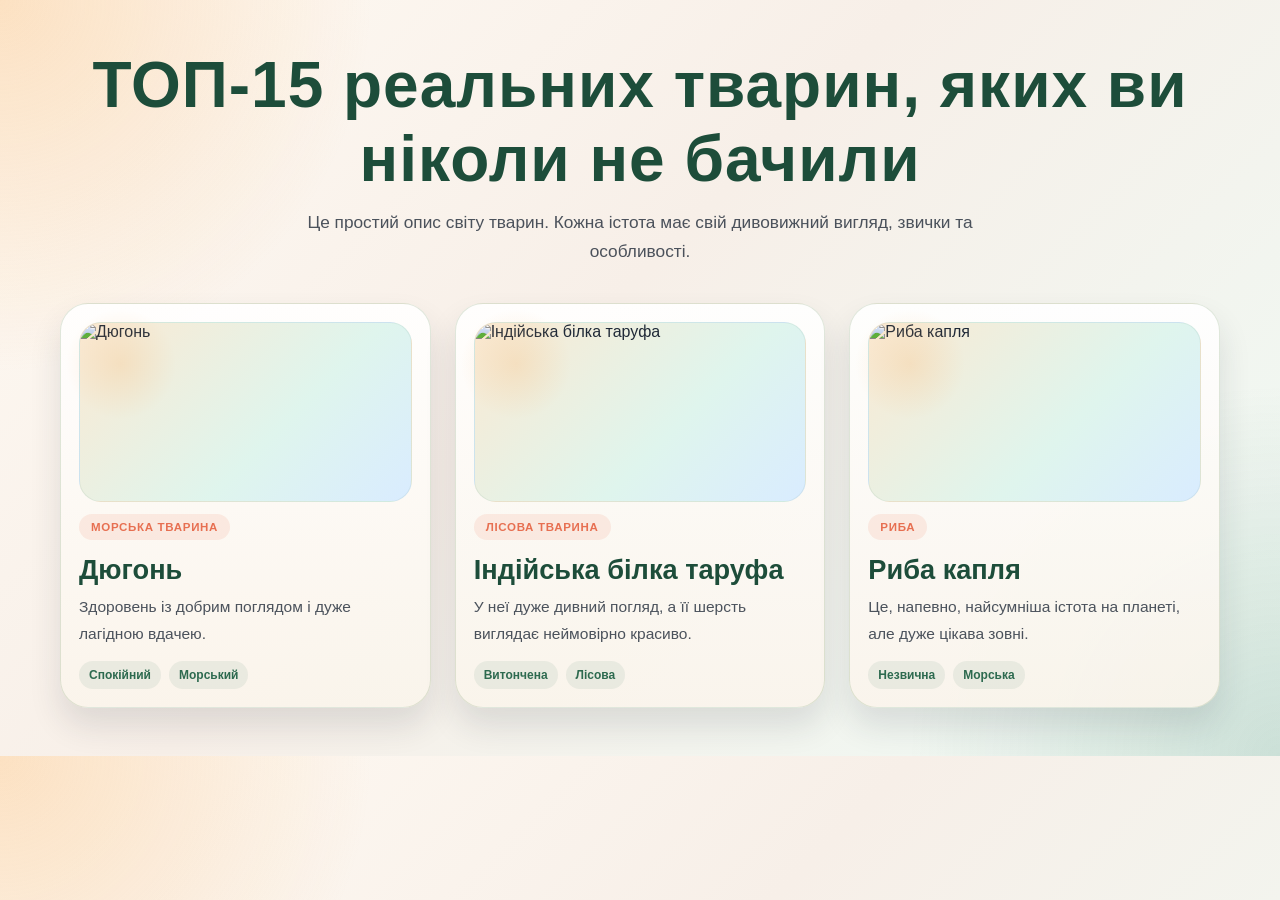
==== animals.html @ 172b1e2a "додав сайт тварин" ====
<!DOCTYPE html>
<html lang="en">

<head>
    <meta charset="UTF-8">
    <meta name="viewport" content="width=device-width, initial-scale=1.0">
    <title>Document</title>
    <link rel="stylesheet" href="slaeel.css">
</head>

<body>
    <div class="animal-shell">
        <header class="animal-header">
            <h1>ТОП-15 реальних тварин, яких ви ніколи не бачили</h1>
            <p>Це простий опис світу тварин. Кожна істота має свій дивовижний вигляд, звички та особливості.</p>
        </header>

        <section class="animal-grid">
            <article class="animal-card">
                <div class="animal-visual">
                    <img src="https://radiotrek.rv.ua/uploads/media/d7/7b/d77b700336e8efff1e754e953e3e7b16_w640.webp"
                        alt="Дюгонь" class="animal-image">
                </div>
                <div class="animal-content">
                    <span class="animal-badge">Морська тварина</span>
                    <h2 class="animal-name">Дюгонь</h2>
                    <p class="animal-text">Здоровень із добрим поглядом і дуже лагідною вдачею.</p>
                    <div class="animal-meta">
                        <span class="animal-tag">Спокійний</span>
                        <span class="animal-tag">Морський</span>
                    </div>
                </div>
            </article>

            <article class="animal-card">
                <div class="animal-visual">
                    <img src="https://radiotrek.rv.ua/uploads/media/08/c4/08c441f18490741a70c21e7540257369_w640.webp"
                        alt="Індійська білка таруфа" class="animal-image">
                </div>
                <div class="animal-content">
                    <span class="animal-badge">Лісова тварина</span>
                    <h2 class="animal-name">Індійська білка таруфа</h2>
                    <p class="animal-text">У неї дуже дивний погляд, а її шерсть виглядає неймовірно красиво.</p>
                    <div class="animal-meta">
                        <span class="animal-tag">Витончена</span>
                        <span class="animal-tag">Лісова</span>
                    </div>
                </div>
            </article>

            <article class="animal-card">
                <div class="animal-visual">
                    <img src="https://radiotrek.rv.ua/uploads/media/15/8e/158e946b0555c2f8e20bccef07994006_w320.webp"
                        alt="Риба капля" class="animal-image">
                </div>
                <div class="animal-content">
                    <span class="animal-badge">Риба</span>
                    <h2 class="animal-name">Риба капля</h2>
                    <p class="animal-text">Це, напевно, найсумніша істота на планеті, але дуже цікава зовні.</p>
                    <div class="animal-meta">
                        <span class="animal-tag">Незвична</span>
                        <span class="animal-tag">Морська</span>
                    </div>
                </div>
            </article>
        </section>
    </div>
</body>

</html>
---- slaeel.css ----
:root {
    --animal-bg: #fffaf3;
    --animal-panel: rgba(255, 255, 255, 0.78);
    --animal-soft: #f8d8b4;
    --animal-gold: #f7b267;
    --animal-forest: #2d6a4f;
    --animal-forest-dark: #1d4d3a;
    --animal-red: #e76f51;
    --animal-text: #1f2937;
    --animal-shadow: rgba(31, 41, 55, 0.12);
}

* {
    box-sizing: border-box;
}

body {
    margin: 0;
    font-family: "Segoe UI", Tahoma, sans-serif;
    background:
        radial-gradient(circle at top left, rgba(247, 178, 103, 0.35), transparent 25%),
        radial-gradient(circle at bottom right, rgba(45, 106, 79, 0.18), transparent 25%),
        linear-gradient(135deg, #fffaf3 0%, #f7efe8 45%, #eefaf5 100%);
    color: var(--animal-text);
}

.animal-shell {
    max-width: 1200px;
    margin: 0 auto;
    padding: 48px 20px;
}

.animal-header {
    text-align: center;
    margin-bottom: 36px;
}

.animal-header h1 {
    margin: 0 0 12px;
    font-size: clamp(2.2rem, 5vw, 4rem);
    letter-spacing: 1px;
    color: var(--animal-forest-dark);
}

.animal-header p {
    margin: 0 auto;
    max-width: 700px;
    font-size: 1.08rem;
    line-height: 1.7;
    color: rgba(31, 41, 55, 0.8);
}

.animal-grid {
    display: grid;
    grid-template-columns: repeat(auto-fit, minmax(240px, 1fr));
    gap: 24px;
}

.animal-card {
    position: relative;
    overflow: hidden;
    background: linear-gradient(180deg, rgba(255, 255, 255, 0.9), rgba(250, 244, 235, 0.9));
    border: 1px solid rgba(116, 152, 103, 0.22);
    border-radius: 28px;
    padding: 18px;
    box-shadow: 0 18px 32px var(--animal-shadow);
    transition: transform 0.25s ease, box-shadow 0.25s ease;
}

.animal-card:hover {
    transform: translateY(-8px) rotate(-0.4deg);
    box-shadow: 0 24px 42px rgba(31, 41, 55, 0.16);
}

.animal-card::before {
    content: "";
    position: absolute;
    inset: 0 auto auto 0;
    width: 120px;
    height: 120px;
    background: radial-gradient(circle, rgba(247, 178, 103, 0.22), transparent 65%);
    border-radius: 50%;
}

.animal-visual {
    height: 180px;
    display: flex;
    align-items: center;
    justify-content: center;
    margin-bottom: 12px;
    border-radius: 22px;
    background: linear-gradient(135deg, #fbe9d2, #dff5ed 60%, #d9ecff);
    border: 1px solid rgba(45, 106, 79, 0.08);
    overflow: hidden;
}

.animal-image {
    width: 100%;
    height: 100%;
    object-fit: cover;
    display: block;
}

.animal-icon {
    font-size: 5rem;
    filter: drop-shadow(0 12px 16px rgba(45, 106, 79, 0.18));
}

.animal-badge {
    display: inline-block;
    padding: 7px 12px;
    border-radius: 999px;
    background: rgba(233, 112, 81, 0.12);
    color: var(--animal-red);
    font-size: 0.72rem;
    font-weight: 700;
    letter-spacing: 0.06em;
    text-transform: uppercase;
}

.animal-content {
    position: relative;
    z-index: 1;
}

.animal-name {
    margin: 14px 0 8px;
    font-size: 1.7rem;
    line-height: 1.2;
    color: var(--animal-forest-dark);
}

.animal-text {
    margin: 0;
    font-size: 0.97rem;
    line-height: 1.7;
    color: rgba(31, 41, 55, 0.8);
}

.animal-meta {
    display: flex;
    flex-wrap: wrap;
    gap: 8px;
    margin-top: 14px;
}

.animal-tag {
    padding: 7px 10px;
    border-radius: 999px;
    background: rgba(45, 106, 79, 0.08);
    color: var(--animal-forest);
    font-size: 0.75rem;
    font-weight: 700;
}

@media (max-width: 600px) {
    .animal-shell {
        padding-top: 32px;
    }

    .animal-card {
        padding: 14px;
    }

    .animal-visual {
        height: 150px;
    }

    .animal-icon {
        font-size: 4rem;
    }
}
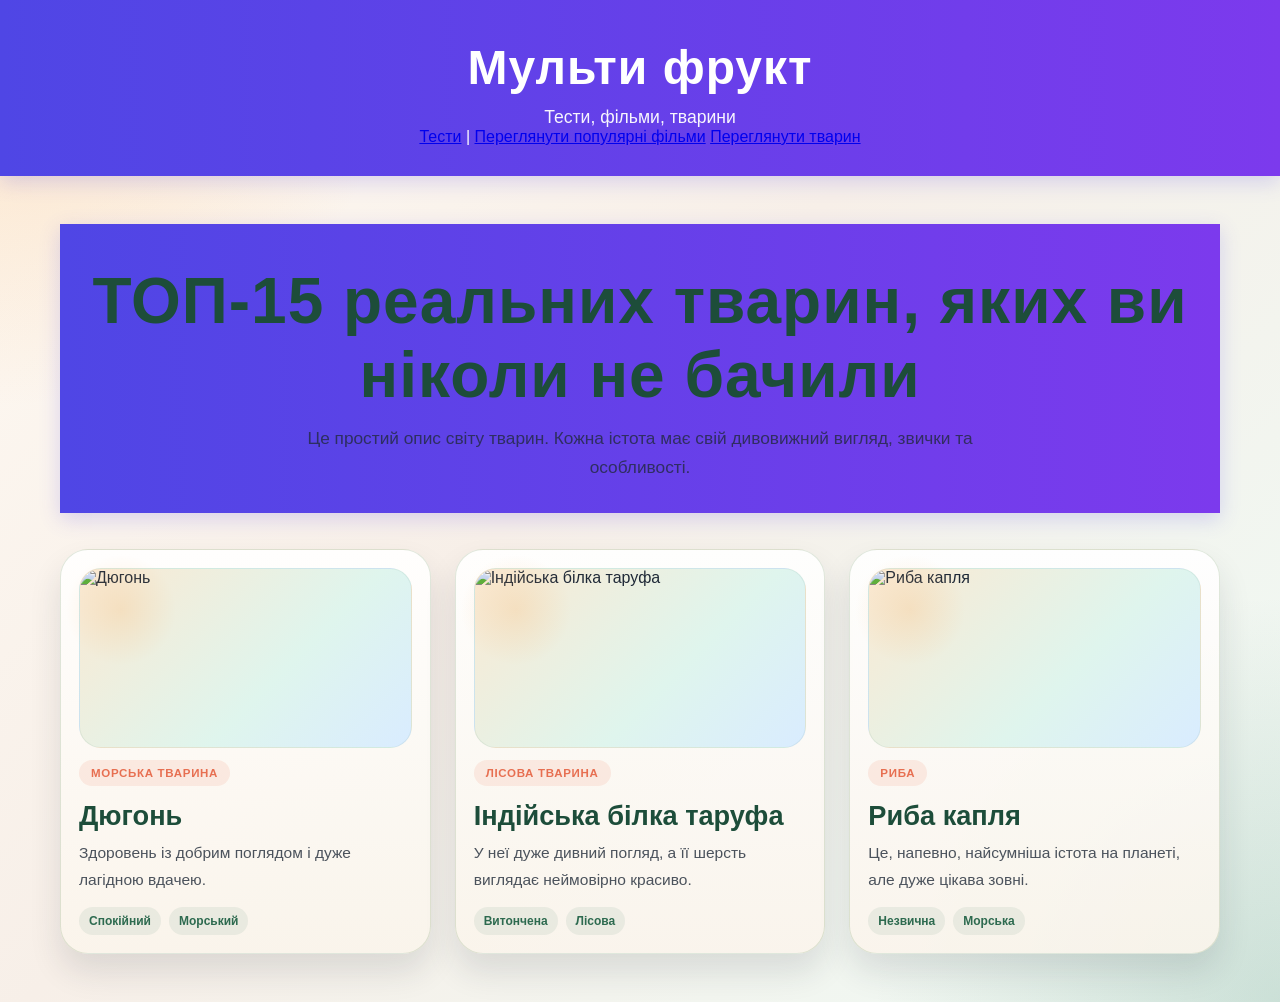
==== commit fc5d1d00: "трарини1" ====
--- a/animals.html
+++ b/animals.html
@@ -9,6 +9,15 @@
 </head>
 
 <body>
+    <header>
+        <h1>Мульти фрукт</h1>
+        <p>Тести, фільми, тварини</p>
+        <a href="index.html"
+            onclick="gtag('event', 'click', {'event_category': 'Link', 'event_label': 'Page Link'}); window.location.href='index.html'">Тести</a>
+        |
+        <a href="movies.html">Переглянути популярні фільми</a>
+        <a href="animals.html">Переглянути тварин</a>
+    </header>
     <div class="animal-shell">
         <header class="animal-header">
             <h1>ТОП-15 реальних тварин, яких ви ніколи не бачили</h1>
--- a/slaeel.css
+++ b/slaeel.css
@@ -152,6 +152,25 @@
     font-size: 0.75rem;
     font-weight: 700;
 }
+header {
+    background: linear-gradient(90deg, #4f46e5, #7c3aed);
+    color: white;
+    text-align: center;
+    padding: 40px 20px 30px;
+    box-shadow: 0 6px 20px rgba(79, 70, 229, 0.2);
+}
+
+header h1 {
+    margin: 0;
+    font-size: clamp(2rem, 4vw, 3rem);
+    letter-spacing: 1px;
+}
+
+header p {
+    margin: 12px 0 0;
+    font-size: 1.1rem;
+    opacity: 0.95;
+}
 
 @media (max-width: 600px) {
     .animal-shell {
@@ -169,4 +188,22 @@
     .animal-icon {
         font-size: 4rem;
     }
+    
+}
+@media (max-width: 600px) {
+    header {
+        padding-top: 30px;
+    }
+
+    section>div {
+        padding: 18px 16px;
+    }
+
+    section p {
+        font-size: 0.98rem;
+    }
+
+    .video-block {
+        padding: 18px 12px;
+    }
 }
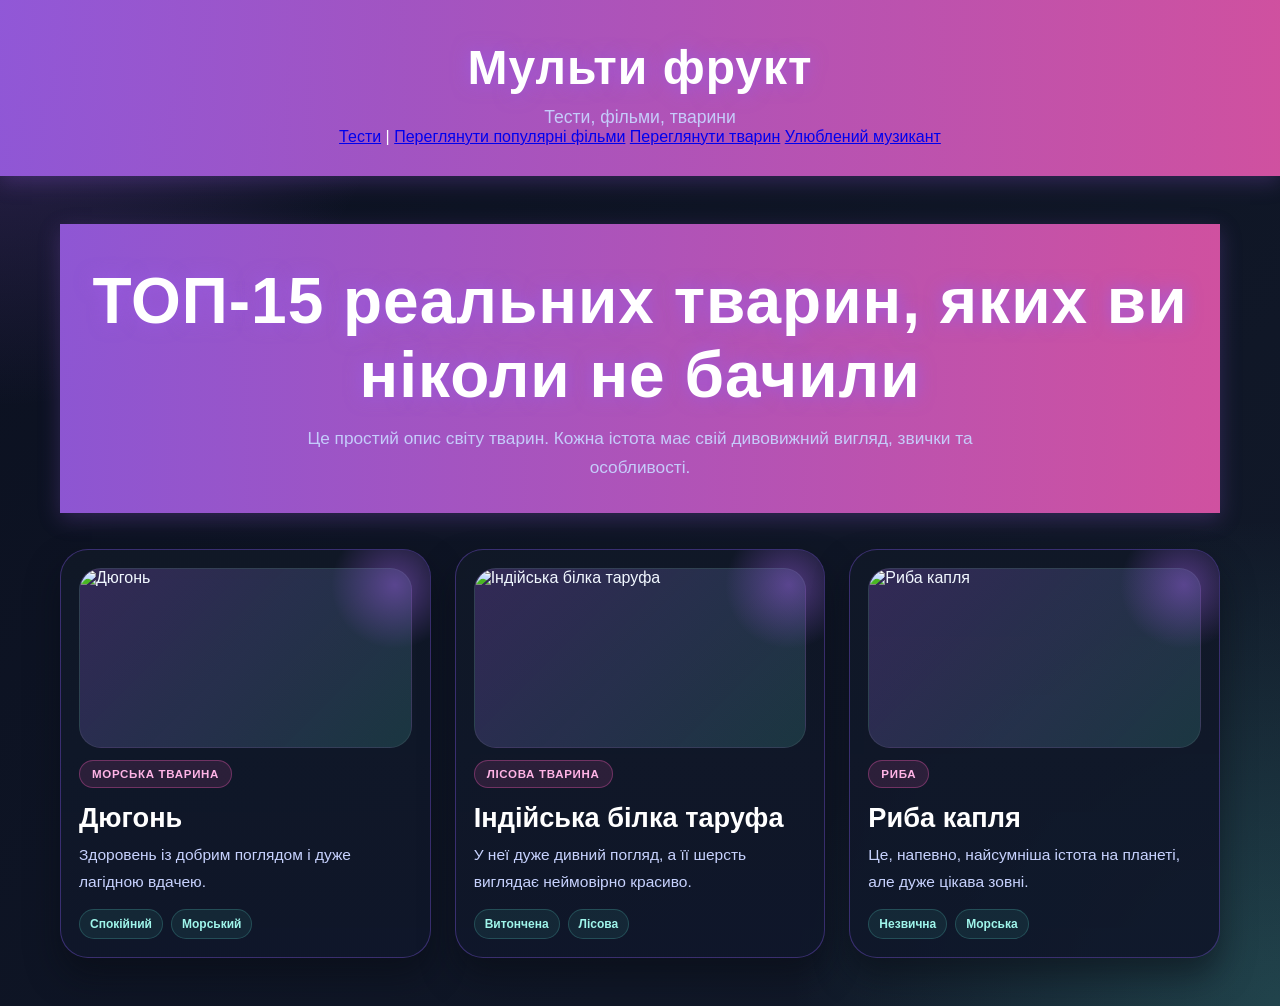
==== commit 899ee8ef: "музика" ====
--- a/animals.html
+++ b/animals.html
@@ -4,7 +4,7 @@
 <head>
     <meta charset="UTF-8">
     <meta name="viewport" content="width=device-width, initial-scale=1.0">
-    <title>Document</title>
+    <title>ТОП-15 реальних тварин, яких ви ніколи не бачили</title>
     <link rel="stylesheet" href="slaeel.css">
 </head>
 
@@ -17,6 +17,21 @@
         |
         <a href="movies.html">Переглянути популярні фільми</a>
         <a href="animals.html">Переглянути тварин</a>
+        <a href="music.html">Улюблений музикант</a>
+       
+        <meta property="og:title" content="Магічний світ тварин" />
+
+        <meta property="og:description" content="Дізнайся про дивовижних тварин, їх особливості та магічні історії!" />
+
+        <meta property="og:image" content="https://radiotrek.rv.ua/uploads/media/d7/7b/d77b700336e8efff1e754e953e3e7b16_w640.webp" />
+
+        <meta property="og:image:width" content="1200" />
+
+        <meta property="og:image:height" content="630" />
+
+        <meta property="og:url" content="https://sashamoskalenkozv-collab.github.io/icu./animals.html" />
+
+        <meta property="og:type" content="website" />
     </header>
     <div class="animal-shell">
         <header class="animal-header">
--- a/slaeel.css
+++ b/slaeel.css
@@ -1,13 +1,16 @@
 :root {
-    --animal-bg: #fffaf3;
-    --animal-panel: rgba(255, 255, 255, 0.78);
-    --animal-soft: #f8d8b4;
-    --animal-gold: #f7b267;
-    --animal-forest: #2d6a4f;
-    --animal-forest-dark: #1d4d3a;
-    --animal-red: #e76f51;
-    --animal-text: #1f2937;
-    --animal-shadow: rgba(31, 41, 55, 0.12);
+    --bg-1: #0b1020;
+    --bg-2: #121a2a;
+    --panel: rgba(17, 24, 39, 0.82);
+    --panel-2: rgba(28, 37, 55, 0.9);
+    --line: rgba(138, 92, 246, 0.35);
+    --purple: #9b5de5;
+    --pink: #f15bb5;
+    --cyan: #5eead4;
+    --gold: #f9c74f;
+    --text: #edf2ff;
+    --muted: #c7d2fe;
+    --shadow: rgba(8, 12, 20, 0.52);
 }
 
 * {
@@ -18,10 +21,10 @@
     margin: 0;
     font-family: "Segoe UI", Tahoma, sans-serif;
     background:
-        radial-gradient(circle at top left, rgba(247, 178, 103, 0.35), transparent 25%),
-        radial-gradient(circle at bottom right, rgba(45, 106, 79, 0.18), transparent 25%),
-        linear-gradient(135deg, #fffaf3 0%, #f7efe8 45%, #eefaf5 100%);
-    color: var(--animal-text);
+        radial-gradient(circle at top left, rgba(155, 93, 229, 0.28), transparent 25%),
+        radial-gradient(circle at bottom right, rgba(94, 234, 212, 0.2), transparent 30%),
+        linear-gradient(135deg, var(--bg-1) 0%, var(--bg-2) 100%);
+    color: var(--text);
 }
 
 .animal-shell {
@@ -39,7 +42,8 @@
     margin: 0 0 12px;
     font-size: clamp(2.2rem, 5vw, 4rem);
     letter-spacing: 1px;
-    color: var(--animal-forest-dark);
+    color: #fff;
+    text-shadow: 0 0 18px rgba(155, 93, 229, 0.8);
 }
 
 .animal-header p {
@@ -47,7 +51,7 @@
     max-width: 700px;
     font-size: 1.08rem;
     line-height: 1.7;
-    color: rgba(31, 41, 55, 0.8);
+    color: var(--muted);
 }
 
 .animal-grid {
@@ -59,26 +63,28 @@
 .animal-card {
     position: relative;
     overflow: hidden;
-    background: linear-gradient(180deg, rgba(255, 255, 255, 0.9), rgba(250, 244, 235, 0.9));
-    border: 1px solid rgba(116, 152, 103, 0.22);
+    background: linear-gradient(180deg, rgba(17, 24, 39, 0.95), rgba(15, 23, 42, 0.92));
+    border: 1px solid var(--line);
     border-radius: 28px;
     padding: 18px;
-    box-shadow: 0 18px 32px var(--animal-shadow);
-    transition: transform 0.25s ease, box-shadow 0.25s ease;
+    box-shadow: 0 18px 32px var(--shadow);
+    transition: transform 0.25s ease, box-shadow 0.25s ease, border-color 0.25s ease;
 }
 
 .animal-card:hover {
-    transform: translateY(-8px) rotate(-0.4deg);
+    transform: translateY(-8px);
+    border-color: rgba(94, 234, 212, 0.5);
     box-shadow: 0 24px 42px rgba(31, 41, 55, 0.16);
 }
 
 .animal-card::before {
     content: "";
     position: absolute;
-    inset: 0 auto auto 0;
-    width: 120px;
-    height: 120px;
-    background: radial-gradient(circle, rgba(247, 178, 103, 0.22), transparent 65%);
+    top: -40px;
+    right: -40px;
+    width: 150px;
+    height: 150px;
+    background: radial-gradient(circle, rgba(155, 93, 229, 0.45), transparent 60%);
     border-radius: 50%;
 }
 
@@ -89,8 +95,8 @@
     justify-content: center;
     margin-bottom: 12px;
     border-radius: 22px;
-    background: linear-gradient(135deg, #fbe9d2, #dff5ed 60%, #d9ecff);
-    border: 1px solid rgba(45, 106, 79, 0.08);
+    background: linear-gradient(135deg, rgba(155, 93, 229, 0.25), rgba(94, 234, 212, 0.15));
+    border: 1px solid rgba(255, 255, 255, 0.07);
     overflow: hidden;
 }
 
@@ -99,19 +105,21 @@
     height: 100%;
     object-fit: cover;
     display: block;
+    filter: saturate(1.2) contrast(1.05);
 }
 
 .animal-icon {
     font-size: 5rem;
-    filter: drop-shadow(0 12px 16px rgba(45, 106, 79, 0.18));
+    filter: drop-shadow(0 10px 20px rgba(94, 234, 212, 0.3));
 }
 
 .animal-badge {
     display: inline-block;
     padding: 7px 12px;
     border-radius: 999px;
-    background: rgba(233, 112, 81, 0.12);
-    color: var(--animal-red);
+    background: rgba(241, 91, 181, 0.12);
+    color: #ffb4e6;
+    border: 1px solid rgba(241, 91, 181, 0.35);
     font-size: 0.72rem;
     font-weight: 700;
     letter-spacing: 0.06em;
@@ -127,14 +135,14 @@
     margin: 14px 0 8px;
     font-size: 1.7rem;
     line-height: 1.2;
-    color: var(--animal-forest-dark);
+    color: #fff;
 }
 
 .animal-text {
     margin: 0;
     font-size: 0.97rem;
     line-height: 1.7;
-    color: rgba(31, 41, 55, 0.8);
+    color: var(--muted);
 }
 
 .animal-meta {
@@ -147,29 +155,33 @@
 .animal-tag {
     padding: 7px 10px;
     border-radius: 999px;
-    background: rgba(45, 106, 79, 0.08);
-    color: var(--animal-forest);
+    background: rgba(94, 234, 212, 0.08);
+    border: 1px solid rgba(94, 234, 212, 0.2);
+    color: #9ff5eb;
     font-size: 0.75rem;
     font-weight: 700;
 }
+
 header {
-    background: linear-gradient(90deg, #4f46e5, #7c3aed);
+    background: linear-gradient(90deg, rgba(155, 93, 229, 0.9), rgba(241, 91, 181, 0.85));
     color: white;
     text-align: center;
     padding: 40px 20px 30px;
-    box-shadow: 0 6px 20px rgba(79, 70, 229, 0.2);
+    box-shadow: 0 6px 20px rgba(155, 93, 229, 0.25);
 }
 
 header h1 {
     margin: 0;
     font-size: clamp(2rem, 4vw, 3rem);
     letter-spacing: 1px;
+    text-shadow: 0 0 18px rgba(155, 93, 229, 0.8);
 }
 
 header p {
     margin: 12px 0 0;
     font-size: 1.1rem;
     opacity: 0.95;
+    color: var(--muted);
 }
 
 @media (max-width: 600px) {
@@ -188,9 +200,7 @@
     .animal-icon {
         font-size: 4rem;
     }
-    
-}
-@media (max-width: 600px) {
+
     header {
         padding-top: 30px;
     }
